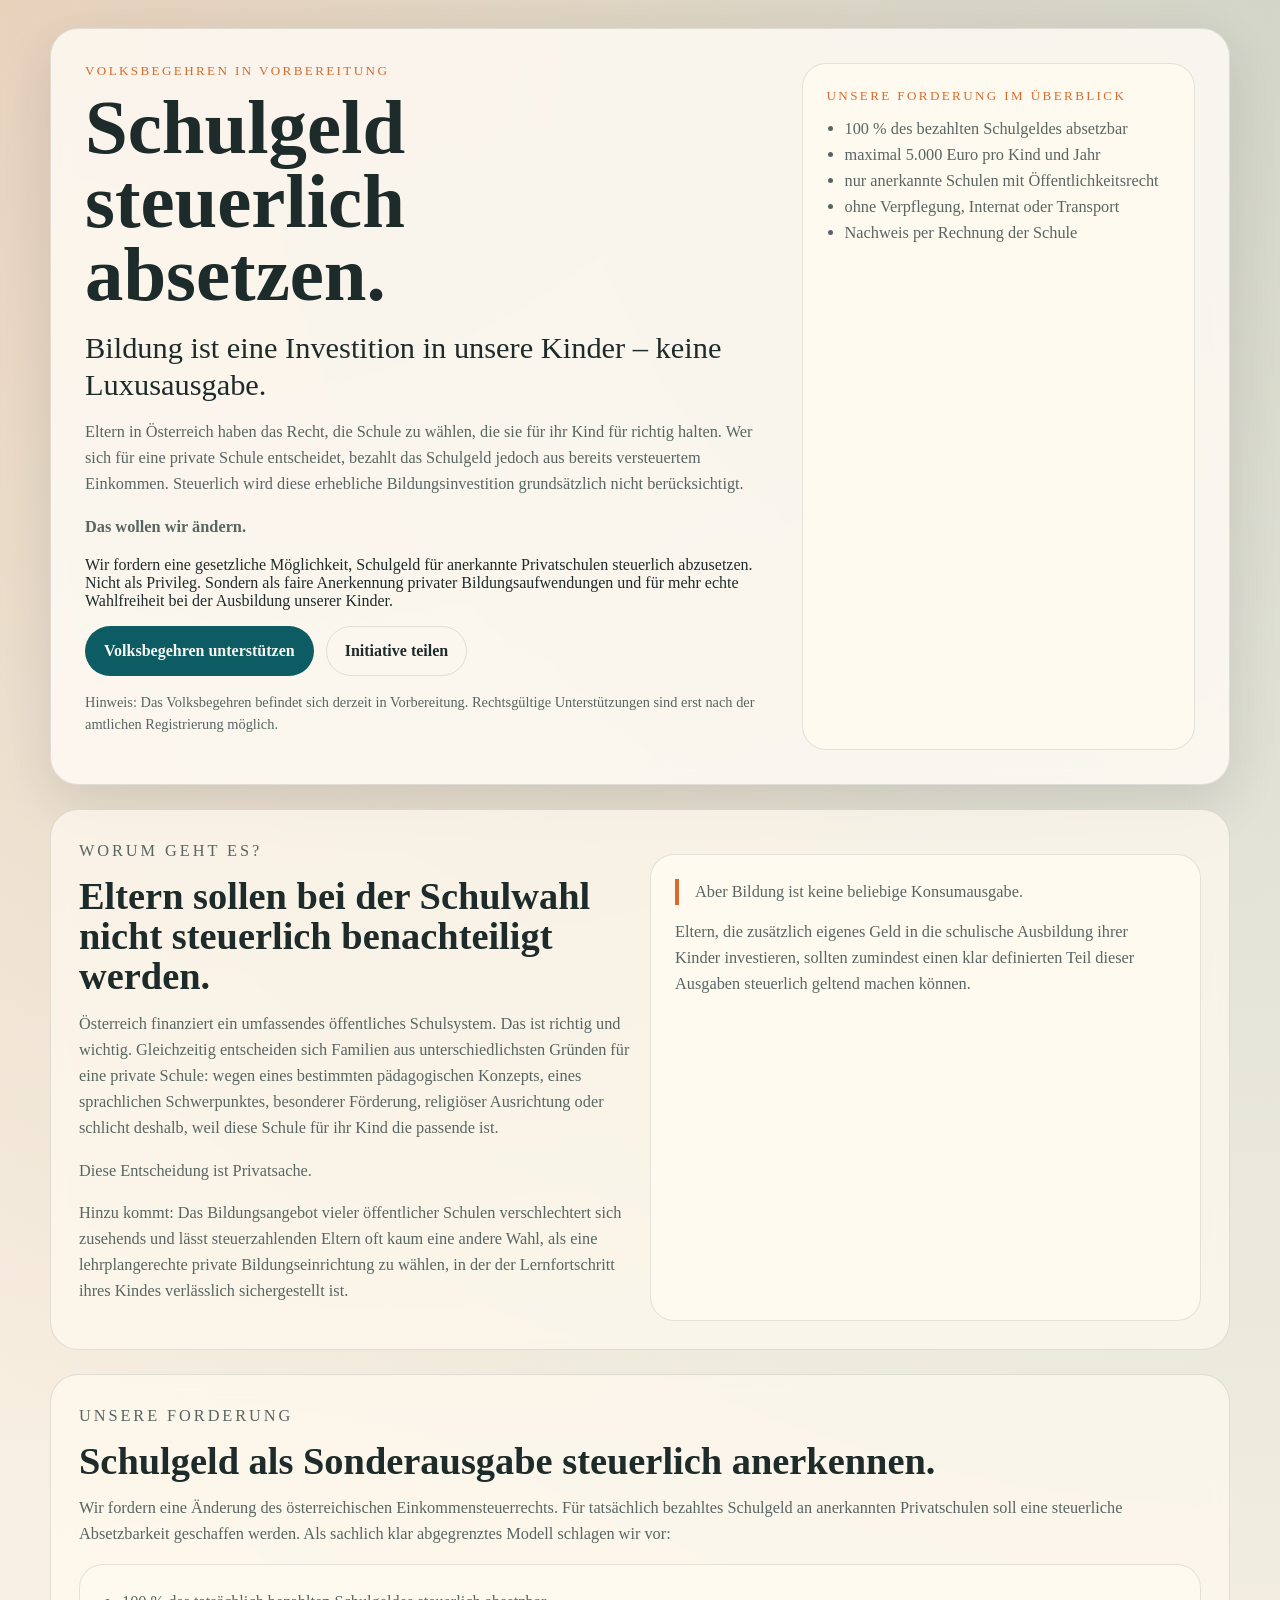
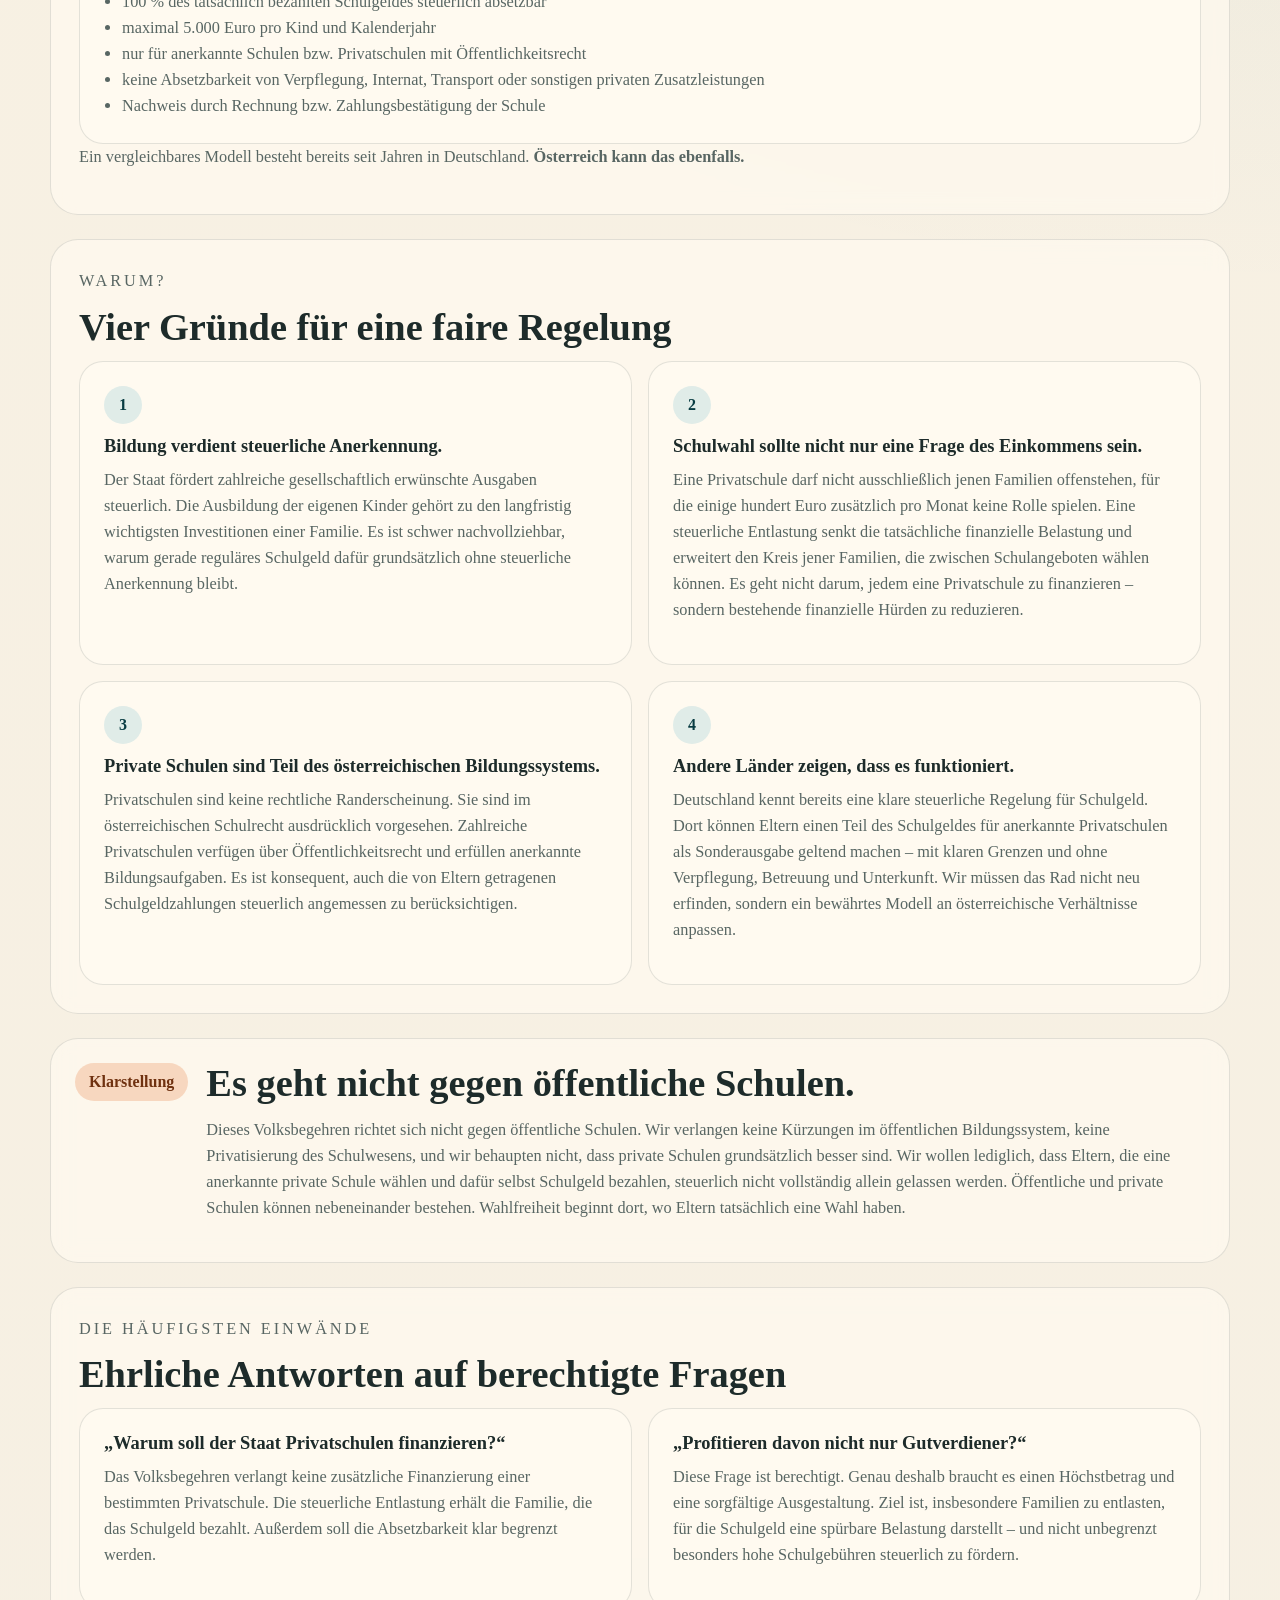
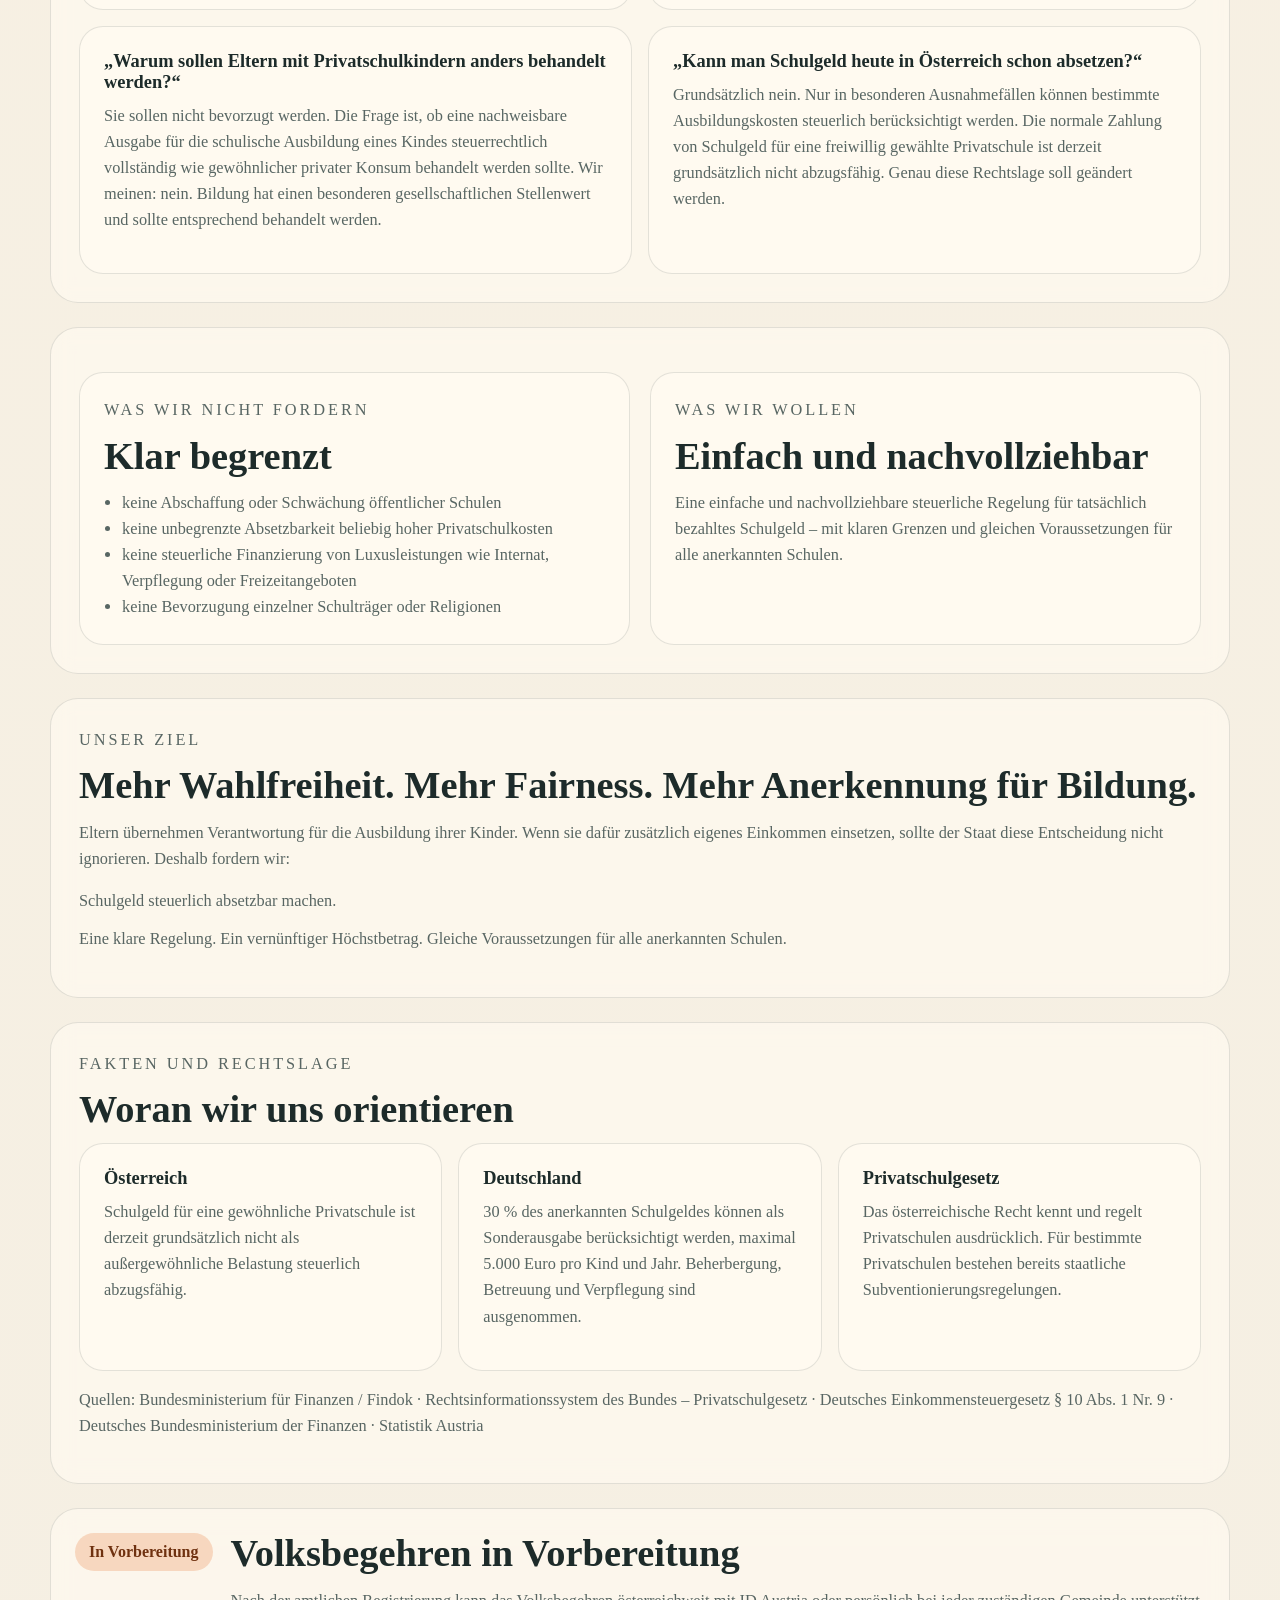
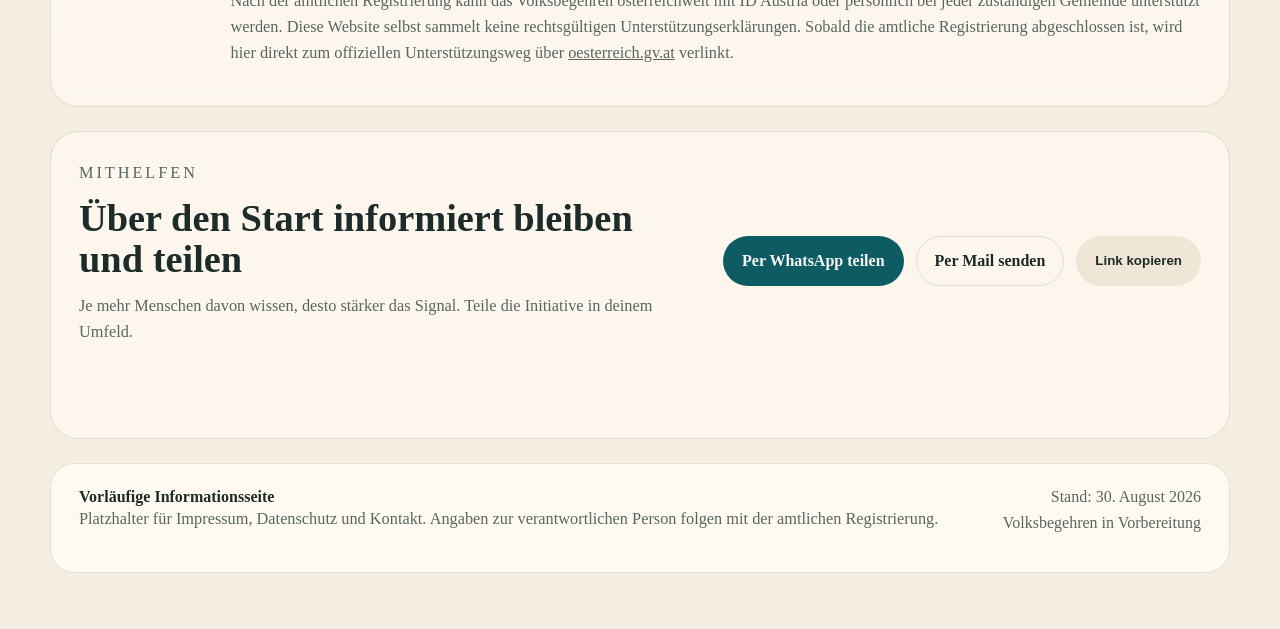
==== index.html @ 32190ca5 "Kampagnenseite: Schulgeld steuerlich absetzen (100%), Umlaute, FAQ/Fakten, Bezug öffentliche Schulen" ====
<!doctype html>
<html lang="de">
  <head>
    <meta charset="UTF-8" />
    <meta name="viewport" content="width=device-width, initial-scale=1.0" />
    <title>Schulgeld steuerlich absetzen | Volksbegehren</title>
    <meta
      name="description"
      content="Volksbegehren für steuerlich absetzbares Schulgeld: Bildung ist eine Investition in unsere Kinder – keine Luxusausgabe. Eine faire, klar begrenzte steuerliche Anerkennung privater Bildungsaufwendungen."
    />
    <meta property="og:title" content="Schulgeld steuerlich absetzen | Volksbegehren" />
    <meta
      property="og:description"
      content="Wir fordern eine gesetzliche Möglichkeit, Schulgeld für anerkannte Privatschulen steuerlich abzusetzen. Nicht als Privileg – als faire Anerkennung von Bildung."
    />
    <meta property="og:type" content="website" />
    <meta property="og:locale" content="de_AT" />
    <link rel="stylesheet" href="./styles.css" />
  </head>
  <body>
    <div class="page-shell">
      <header class="hero">
        <div class="hero-copy">
          <p class="eyebrow">Volksbegehren in Vorbereitung</p>
          <h1>Schulgeld steuerlich absetzen.</h1>
          <p class="subhead">
            Bildung ist eine Investition in unsere Kinder – keine Luxusausgabe.
          </p>
          <p class="lead">
            Eltern in Österreich haben das Recht, die Schule zu wählen, die sie für
            ihr Kind für richtig halten. Wer sich für eine private Schule entscheidet,
            bezahlt das Schulgeld jedoch aus bereits versteuertem Einkommen.
            Steuerlich wird diese erhebliche Bildungsinvestition grundsätzlich nicht
            berücksichtigt.
          </p>
          <p class="lead"><strong>Das wollen wir ändern.</strong></p>
          <p>
            Wir fordern eine gesetzliche Möglichkeit, Schulgeld für anerkannte
            Privatschulen steuerlich abzusetzen. Nicht als Privileg. Sondern als faire
            Anerkennung privater Bildungsaufwendungen und für mehr echte Wahlfreiheit
            bei der Ausbildung unserer Kinder.
          </p>
          <div class="hero-actions">
            <a class="button button-primary" href="#vorbereitung">Volksbegehren unterstützen</a>
            <a class="button button-secondary" href="#teilen">Initiative teilen</a>
          </div>
          <p class="note">
            Hinweis: Das Volksbegehren befindet sich derzeit in Vorbereitung.
            Rechtsgültige Unterstützungen sind erst nach der amtlichen Registrierung
            möglich.
          </p>
        </div>
        <aside class="hero-card">
          <p class="card-label">Unsere Forderung im Überblick</p>
          <ul class="fact-list">
            <li>100 % des bezahlten Schulgeldes absetzbar</li>
            <li>maximal 5.000 Euro pro Kind und Jahr</li>
            <li>nur anerkannte Schulen mit Öffentlichkeitsrecht</li>
            <li>ohne Verpflegung, Internat oder Transport</li>
            <li>Nachweis per Rechnung der Schule</li>
          </ul>
        </aside>
      </header>

      <main>
        <section class="section grid-two">
          <div>
            <p class="section-kicker">Worum geht es?</p>
            <h2>Eltern sollen bei der Schulwahl nicht steuerlich benachteiligt werden.</h2>
            <p>
              Österreich finanziert ein umfassendes öffentliches Schulsystem. Das ist
              richtig und wichtig. Gleichzeitig entscheiden sich Familien aus
              unterschiedlichsten Gründen für eine private Schule: wegen eines
              bestimmten pädagogischen Konzepts, eines sprachlichen Schwerpunktes,
              besonderer Förderung, religiöser Ausrichtung oder schlicht deshalb, weil
              diese Schule für ihr Kind die passende ist.
            </p>
            <p>Diese Entscheidung ist Privatsache.</p>
            <p>
              Hinzu kommt: Das Bildungsangebot vieler öffentlicher Schulen
              verschlechtert sich zusehends und lässt steuerzahlenden Eltern oft kaum
              eine andere Wahl, als eine lehrplangerechte private Bildungseinrichtung
              zu wählen, in der der Lernfortschritt ihres Kindes verlässlich
              sichergestellt ist.
            </p>
          </div>
          <div class="panel">
            <p class="pull">Aber Bildung ist keine beliebige Konsumausgabe.</p>
            <p>
              Eltern, die zusätzlich eigenes Geld in die schulische Ausbildung ihrer
              Kinder investieren, sollten zumindest einen klar definierten Teil dieser
              Ausgaben steuerlich geltend machen können.
            </p>
          </div>
        </section>

        <section class="section">
          <p class="section-kicker">Unsere Forderung</p>
          <h2>Schulgeld als Sonderausgabe steuerlich anerkennen.</h2>
          <p>
            Wir fordern eine Änderung des österreichischen Einkommensteuerrechts. Für
            tatsächlich bezahltes Schulgeld an anerkannten Privatschulen soll eine
            steuerliche Absetzbarkeit geschaffen werden. Als sachlich klar
            abgegrenztes Modell schlagen wir vor:
          </p>
          <div class="panel">
            <ul>
              <li>100 % des tatsächlich bezahlten Schulgeldes steuerlich absetzbar</li>
              <li>maximal 5.000 Euro pro Kind und Kalenderjahr</li>
              <li>nur für anerkannte Schulen bzw. Privatschulen mit Öffentlichkeitsrecht</li>
              <li>keine Absetzbarkeit von Verpflegung, Internat, Transport oder sonstigen privaten Zusatzleistungen</li>
              <li>Nachweis durch Rechnung bzw. Zahlungsbestätigung der Schule</li>
            </ul>
          </div>
          <p>
            Ein vergleichbares Modell besteht bereits seit Jahren in Deutschland.
            <strong>Österreich kann das ebenfalls.</strong>
          </p>
        </section>

        <section class="section">
          <p class="section-kicker">Warum?</p>
          <h2>Vier Gründe für eine faire Regelung</h2>
          <div class="steps">
            <article class="step">
              <span>1</span>
              <h3>Bildung verdient steuerliche Anerkennung.</h3>
              <p>
                Der Staat fördert zahlreiche gesellschaftlich erwünschte Ausgaben
                steuerlich. Die Ausbildung der eigenen Kinder gehört zu den langfristig
                wichtigsten Investitionen einer Familie. Es ist schwer nachvollziehbar,
                warum gerade reguläres Schulgeld dafür grundsätzlich ohne steuerliche
                Anerkennung bleibt.
              </p>
            </article>
            <article class="step">
              <span>2</span>
              <h3>Schulwahl sollte nicht nur eine Frage des Einkommens sein.</h3>
              <p>
                Eine Privatschule darf nicht ausschließlich jenen Familien offenstehen,
                für die einige hundert Euro zusätzlich pro Monat keine Rolle spielen.
                Eine steuerliche Entlastung senkt die tatsächliche finanzielle Belastung
                und erweitert den Kreis jener Familien, die zwischen Schulangeboten
                wählen können. Es geht nicht darum, jedem eine Privatschule zu
                finanzieren – sondern bestehende finanzielle Hürden zu reduzieren.
              </p>
            </article>
            <article class="step">
              <span>3</span>
              <h3>Private Schulen sind Teil des österreichischen Bildungssystems.</h3>
              <p>
                Privatschulen sind keine rechtliche Randerscheinung. Sie sind im
                österreichischen Schulrecht ausdrücklich vorgesehen. Zahlreiche
                Privatschulen verfügen über Öffentlichkeitsrecht und erfüllen anerkannte
                Bildungsaufgaben. Es ist konsequent, auch die von Eltern getragenen
                Schulgeldzahlungen steuerlich angemessen zu berücksichtigen.
              </p>
            </article>
            <article class="step">
              <span>4</span>
              <h3>Andere Länder zeigen, dass es funktioniert.</h3>
              <p>
                Deutschland kennt bereits eine klare steuerliche Regelung für Schulgeld.
                Dort können Eltern einen Teil des Schulgeldes für anerkannte
                Privatschulen als Sonderausgabe geltend machen – mit klaren Grenzen und
                ohne Verpflegung, Betreuung und Unterkunft. Wir müssen das Rad nicht neu
                erfinden, sondern ein bewährtes Modell an österreichische Verhältnisse
                anpassen.
              </p>
            </article>
          </div>
        </section>

        <section class="section legal-note">
          <div class="legal-badge">Klarstellung</div>
          <div>
            <h2>Es geht nicht gegen öffentliche Schulen.</h2>
            <p>
              Dieses Volksbegehren richtet sich nicht gegen öffentliche Schulen. Wir
              verlangen keine Kürzungen im öffentlichen Bildungssystem, keine
              Privatisierung des Schulwesens, und wir behaupten nicht, dass private
              Schulen grundsätzlich besser sind. Wir wollen lediglich, dass Eltern, die
              eine anerkannte private Schule wählen und dafür selbst Schulgeld bezahlen,
              steuerlich nicht vollständig allein gelassen werden. Öffentliche und
              private Schulen können nebeneinander bestehen. Wahlfreiheit beginnt dort,
              wo Eltern tatsächlich eine Wahl haben.
            </p>
          </div>
        </section>

        <section class="section">
          <p class="section-kicker">Die häufigsten Einwände</p>
          <h2>Ehrliche Antworten auf berechtigte Fragen</h2>
          <div class="faq-grid">
            <div class="panel">
              <h3>„Warum soll der Staat Privatschulen finanzieren?“</h3>
              <p>
                Das Volksbegehren verlangt keine zusätzliche Finanzierung einer
                bestimmten Privatschule. Die steuerliche Entlastung erhält die Familie,
                die das Schulgeld bezahlt. Außerdem soll die Absetzbarkeit klar begrenzt
                werden.
              </p>
            </div>
            <div class="panel">
              <h3>„Profitieren davon nicht nur Gutverdiener?“</h3>
              <p>
                Diese Frage ist berechtigt. Genau deshalb braucht es einen Höchstbetrag
                und eine sorgfältige Ausgestaltung. Ziel ist, insbesondere Familien zu
                entlasten, für die Schulgeld eine spürbare Belastung darstellt – und
                nicht unbegrenzt besonders hohe Schulgebühren steuerlich zu fördern.
              </p>
            </div>
            <div class="panel">
              <h3>„Warum sollen Eltern mit Privatschulkindern anders behandelt werden?“</h3>
              <p>
                Sie sollen nicht bevorzugt werden. Die Frage ist, ob eine nachweisbare
                Ausgabe für die schulische Ausbildung eines Kindes steuerrechtlich
                vollständig wie gewöhnlicher privater Konsum behandelt werden sollte.
                Wir meinen: nein. Bildung hat einen besonderen gesellschaftlichen
                Stellenwert und sollte entsprechend behandelt werden.
              </p>
            </div>
            <div class="panel">
              <h3>„Kann man Schulgeld heute in Österreich schon absetzen?“</h3>
              <p>
                Grundsätzlich nein. Nur in besonderen Ausnahmefällen können bestimmte
                Ausbildungskosten steuerlich berücksichtigt werden. Die normale Zahlung
                von Schulgeld für eine freiwillig gewählte Privatschule ist derzeit
                grundsätzlich nicht abzugsfähig. Genau diese Rechtslage soll geändert
                werden.
              </p>
            </div>
          </div>
        </section>

        <section class="section grid-two">
          <div class="panel">
            <p class="section-kicker">Was wir nicht fordern</p>
            <h2>Klar begrenzt</h2>
            <ul>
              <li>keine Abschaffung oder Schwächung öffentlicher Schulen</li>
              <li>keine unbegrenzte Absetzbarkeit beliebig hoher Privatschulkosten</li>
              <li>keine steuerliche Finanzierung von Luxusleistungen wie Internat, Verpflegung oder Freizeitangeboten</li>
              <li>keine Bevorzugung einzelner Schulträger oder Religionen</li>
            </ul>
          </div>
          <div class="panel">
            <p class="section-kicker">Was wir wollen</p>
            <h2>Einfach und nachvollziehbar</h2>
            <p>
              Eine einfache und nachvollziehbare steuerliche Regelung für tatsächlich
              bezahltes Schulgeld – mit klaren Grenzen und gleichen Voraussetzungen für
              alle anerkannten Schulen.
            </p>
          </div>
        </section>

        <section class="section">
          <p class="section-kicker">Unser Ziel</p>
          <h2>Mehr Wahlfreiheit. Mehr Fairness. Mehr Anerkennung für Bildung.</h2>
          <p>
            Eltern übernehmen Verantwortung für die Ausbildung ihrer Kinder. Wenn sie
            dafür zusätzlich eigenes Einkommen einsetzen, sollte der Staat diese
            Entscheidung nicht ignorieren. Deshalb fordern wir:
          </p>
          <p class="price">Schulgeld steuerlich absetzbar machen.</p>
          <p>
            Eine klare Regelung. Ein vernünftiger Höchstbetrag. Gleiche Voraussetzungen
            für alle anerkannten Schulen.
          </p>
        </section>

        <section class="section resources">
          <p class="section-kicker">Fakten und Rechtslage</p>
          <h2>Woran wir uns orientieren</h2>
          <div class="facts-grid">
            <div class="panel">
              <h3>Österreich</h3>
              <p>
                Schulgeld für eine gewöhnliche Privatschule ist derzeit grundsätzlich
                nicht als außergewöhnliche Belastung steuerlich abzugsfähig.
              </p>
            </div>
            <div class="panel">
              <h3>Deutschland</h3>
              <p>
                30 % des anerkannten Schulgeldes können als Sonderausgabe berücksichtigt
                werden, maximal 5.000 Euro pro Kind und Jahr. Beherbergung, Betreuung
                und Verpflegung sind ausgenommen.
              </p>
            </div>
            <div class="panel">
              <h3>Privatschulgesetz</h3>
              <p>
                Das österreichische Recht kennt und regelt Privatschulen ausdrücklich.
                Für bestimmte Privatschulen bestehen bereits staatliche
                Subventionierungsregelungen.
              </p>
            </div>
          </div>
          <p class="note">
            Quellen: Bundesministerium für Finanzen / Findok · Rechtsinformationssystem
            des Bundes – Privatschulgesetz · Deutsches Einkommensteuergesetz § 10 Abs. 1
            Nr. 9 · Deutsches Bundesministerium der Finanzen · Statistik Austria
          </p>
        </section>

        <section class="section legal-note" id="vorbereitung">
          <div class="legal-badge">In Vorbereitung</div>
          <div>
            <h2>Volksbegehren in Vorbereitung</h2>
            <p>
              Nach der amtlichen Registrierung kann das Volksbegehren österreichweit mit
              ID Austria oder persönlich bei jeder zuständigen Gemeinde unterstützt
              werden. Diese Website selbst sammelt keine rechtsgültigen
              Unterstützungserklärungen. Sobald die amtliche Registrierung abgeschlossen
              ist, wird hier direkt zum offiziellen Unterstützungsweg über
              <a href="https://www.oesterreich.gv.at" target="_blank" rel="noreferrer">oesterreich.gv.at</a>
              verlinkt.
            </p>
          </div>
        </section>

        <section class="section share-section" id="teilen">
          <div>
            <p class="section-kicker">Mithelfen</p>
            <h2>Über den Start informiert bleiben und teilen</h2>
            <p>
              Je mehr Menschen davon wissen, desto stärker das Signal. Teile die
              Initiative in deinem Umfeld.
            </p>
          </div>
          <div class="share-actions">
            <a
              class="button button-primary"
              href="https://wa.me/?text=Volksbegehren%20%E2%80%9ESchulgeld%20steuerlich%20absetzen%E2%80%9C%3A%20https%3A%2F%2Fwww.schulgeld-steuerfrei.at"
              target="_blank"
              rel="noreferrer"
            >
              Per WhatsApp teilen
            </a>
            <a
              class="button button-secondary"
              href="mailto:?subject=Volksbegehren%3A%20Schulgeld%20steuerlich%20absetzen&body=Ich%20unterst%C3%BCtze%20diese%20Initiative.%20Alle%20Infos%3A%20https%3A%2F%2Fwww.schulgeld-steuerfrei.at"
            >
              Per Mail senden
            </a>
            <button class="button button-ghost" type="button" id="copy-link-button">
              Link kopieren
            </button>
          </div>
          <p class="copy-state" id="copy-state" aria-live="polite"></p>
        </section>
      </main>

      <footer class="footer">
        <div>
          <strong>Vorläufige Informationsseite</strong>
          <p>
            Platzhalter für Impressum, Datenschutz und Kontakt. Angaben zur
            verantwortlichen Person folgen mit der amtlichen Registrierung.
          </p>
        </div>
        <div class="footer-meta">
          <span>Stand: 30. August 2026</span>
          <span>Volksbegehren in Vorbereitung</span>
        </div>
      </footer>
    </div>

    <script src="./script.js"></script>
  </body>
</html>
---- styles.css ----
:root {
  --bg: #f5efe3;
  --surface: rgba(255, 252, 246, 0.82);
  --surface-strong: #fffaf0;
  --ink: #1d2b2a;
  --muted: #586663;
  --accent: #0d5c63;
  --accent-strong: #083c42;
  --signal: #d66b2d;
  --border: rgba(29, 43, 42, 0.12);
  --shadow: 0 18px 50px rgba(29, 43, 42, 0.12);
}

* {
  box-sizing: border-box;
}

html {
  scroll-behavior: smooth;
}

body {
  margin: 0;
  font-family: Georgia, "Times New Roman", serif;
  color: var(--ink);
  background:
    radial-gradient(circle at top left, rgba(214, 107, 45, 0.18), transparent 28%),
    radial-gradient(circle at top right, rgba(13, 92, 99, 0.16), transparent 34%),
    linear-gradient(180deg, #f8f1e3 0%, var(--bg) 100%);
}

a {
  color: inherit;
}

.page-shell {
  width: min(1180px, calc(100% - 32px));
  margin: 0 auto;
  padding: 28px 0 56px;
}

.hero,
.section,
.footer {
  backdrop-filter: blur(10px);
}

.hero {
  display: grid;
  grid-template-columns: 1.4fr 0.8fr;
  gap: 28px;
  align-items: stretch;
  padding: 34px;
  border: 1px solid var(--border);
  border-radius: 28px;
  background: var(--surface);
  box-shadow: var(--shadow);
}

.eyebrow,
.section-kicker,
.card-label {
  margin: 0 0 12px;
  font-size: 0.82rem;
  letter-spacing: 0.18em;
  text-transform: uppercase;
  color: var(--signal);
}

h1,
h2,
h3,
p,
ul {
  margin-top: 0;
}

h1 {
  font-size: clamp(2.4rem, 6vw, 5.4rem);
  line-height: 0.96;
  margin-bottom: 18px;
  max-width: 10ch;
}

h2 {
  font-size: clamp(1.7rem, 3vw, 2.7rem);
  line-height: 1.05;
  margin-bottom: 14px;
}

h3 {
  font-size: 1.15rem;
  margin-bottom: 10px;
}

.lead,
.section p,
.panel p,
.footer p,
li {
  color: var(--muted);
  line-height: 1.6;
  font-size: 1.02rem;
}

.hero-actions,
.share-actions {
  display: flex;
  flex-wrap: wrap;
  gap: 12px;
}

.button {
  display: inline-flex;
  align-items: center;
  justify-content: center;
  min-height: 50px;
  padding: 0 18px;
  border-radius: 999px;
  border: 1px solid transparent;
  font-weight: 700;
  text-decoration: none;
  cursor: pointer;
  transition: transform 160ms ease, background 160ms ease, border-color 160ms ease;
}

.button:hover {
  transform: translateY(-1px);
}

.button-primary {
  background: var(--accent);
  color: #f7f6f2;
}

.button-secondary {
  background: transparent;
  border-color: var(--border);
  color: var(--ink);
}

.button-ghost {
  background: #efe6d6;
  color: var(--ink);
}

.hero-card,
.panel,
.resource-card,
.step,
.legal-note,
.footer {
  border: 1px solid var(--border);
  border-radius: 24px;
  background: var(--surface-strong);
}

.hero-card,
.panel,
.step,
.resource-card {
  padding: 24px;
}

.fact-list,
.panel ul {
  padding-left: 18px;
  margin-bottom: 0;
}

.section {
  margin-top: 24px;
  padding: 28px;
  border: 1px solid var(--border);
  border-radius: 28px;
  background: rgba(255, 250, 240, 0.7);
}

.grid-two {
  display: grid;
  grid-template-columns: 1fr 1fr;
  gap: 20px;
}

.legal-note {
  display: flex;
  gap: 18px;
  align-items: flex-start;
  padding: 24px;
}

.legal-badge {
  flex: 0 0 auto;
  min-width: 72px;
  padding: 10px 14px;
  border-radius: 999px;
  background: #f7d7bf;
  color: #6f3110;
  font-weight: 700;
  text-align: center;
}

.steps,
.resource-grid {
  display: grid;
  grid-template-columns: repeat(2, minmax(0, 1fr));
  gap: 16px;
}

.step span {
  display: inline-flex;
  width: 38px;
  height: 38px;
  border-radius: 50%;
  align-items: center;
  justify-content: center;
  margin-bottom: 12px;
  background: #e0ece8;
  color: var(--accent-strong);
  font-weight: 700;
}

.resource-card {
  display: flex;
  flex-direction: column;
  gap: 8px;
  text-decoration: none;
}

.resource-card strong {
  font-size: 1.05rem;
}

.resource-card span {
  color: var(--muted);
  line-height: 1.45;
}

.price {
  font-size: clamp(2rem, 5vw, 3.8rem);
  line-height: 1;
  color: var(--accent-strong);
  margin-bottom: 12px;
}

.share-section {
  display: grid;
  grid-template-columns: 1fr auto;
  gap: 24px;
  align-items: center;
}

.copy-state {
  grid-column: 2;
  margin: 0;
  min-height: 24px;
  color: var(--accent-strong);
  font-weight: 700;
}

.footer {
  margin-top: 24px;
  padding: 24px 28px;
  display: flex;
  justify-content: space-between;
  gap: 16px;
}

.footer-meta {
  display: flex;
  flex-direction: column;
  gap: 8px;
  color: var(--muted);
  text-align: right;
}

.subhead {
  font-size: clamp(1.2rem, 2.4vw, 1.9rem);
  line-height: 1.2;
  color: var(--ink);
  font-weight: 400;
  margin-bottom: 16px;
}

.note {
  font-size: 0.9rem;
  color: var(--muted);
  line-height: 1.5;
  margin-top: 16px;
}

.pull {
  border-left: 4px solid var(--signal);
  padding-left: 16px;
  font-size: 1.25rem;
  line-height: 1.35;
  color: var(--ink);
  margin-bottom: 14px;
}

.faq-grid,
.facts-grid {
  display: grid;
  gap: 16px;
}

.faq-grid {
  grid-template-columns: repeat(2, minmax(0, 1fr));
}

.facts-grid {
  grid-template-columns: repeat(3, minmax(0, 1fr));
}

.section > .panel {
  margin-top: 16px;
}

@media (max-width: 860px) {
  .hero,
  .grid-two,
  .share-section,
  .steps,
  .resource-grid,
  .faq-grid,
  .facts-grid,
  .footer {
    grid-template-columns: 1fr;
    display: grid;
  }

  .share-actions,
  .copy-state,
  .footer-meta {
    grid-column: auto;
    text-align: left;
  }

  .hero,
  .section,
  .footer {
    padding: 22px;
  }

  h1 {
    max-width: none;
  }
}
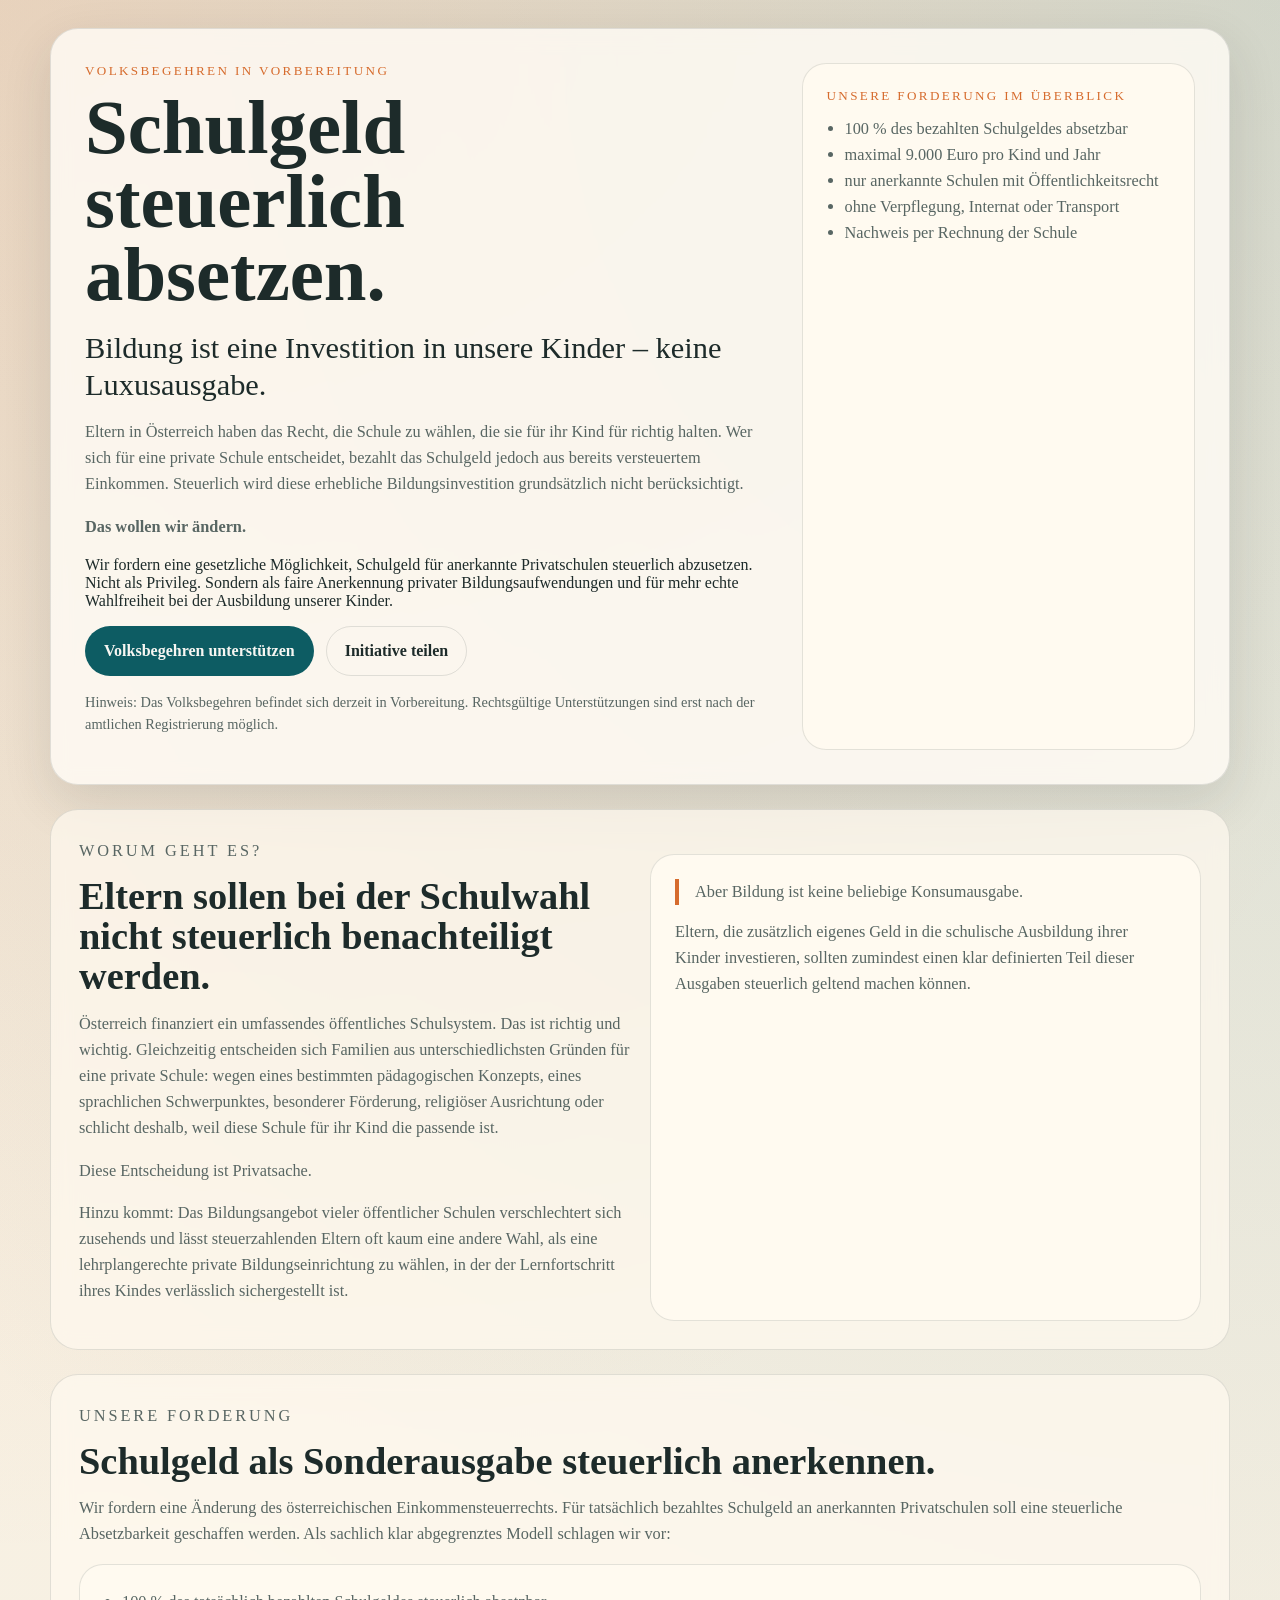
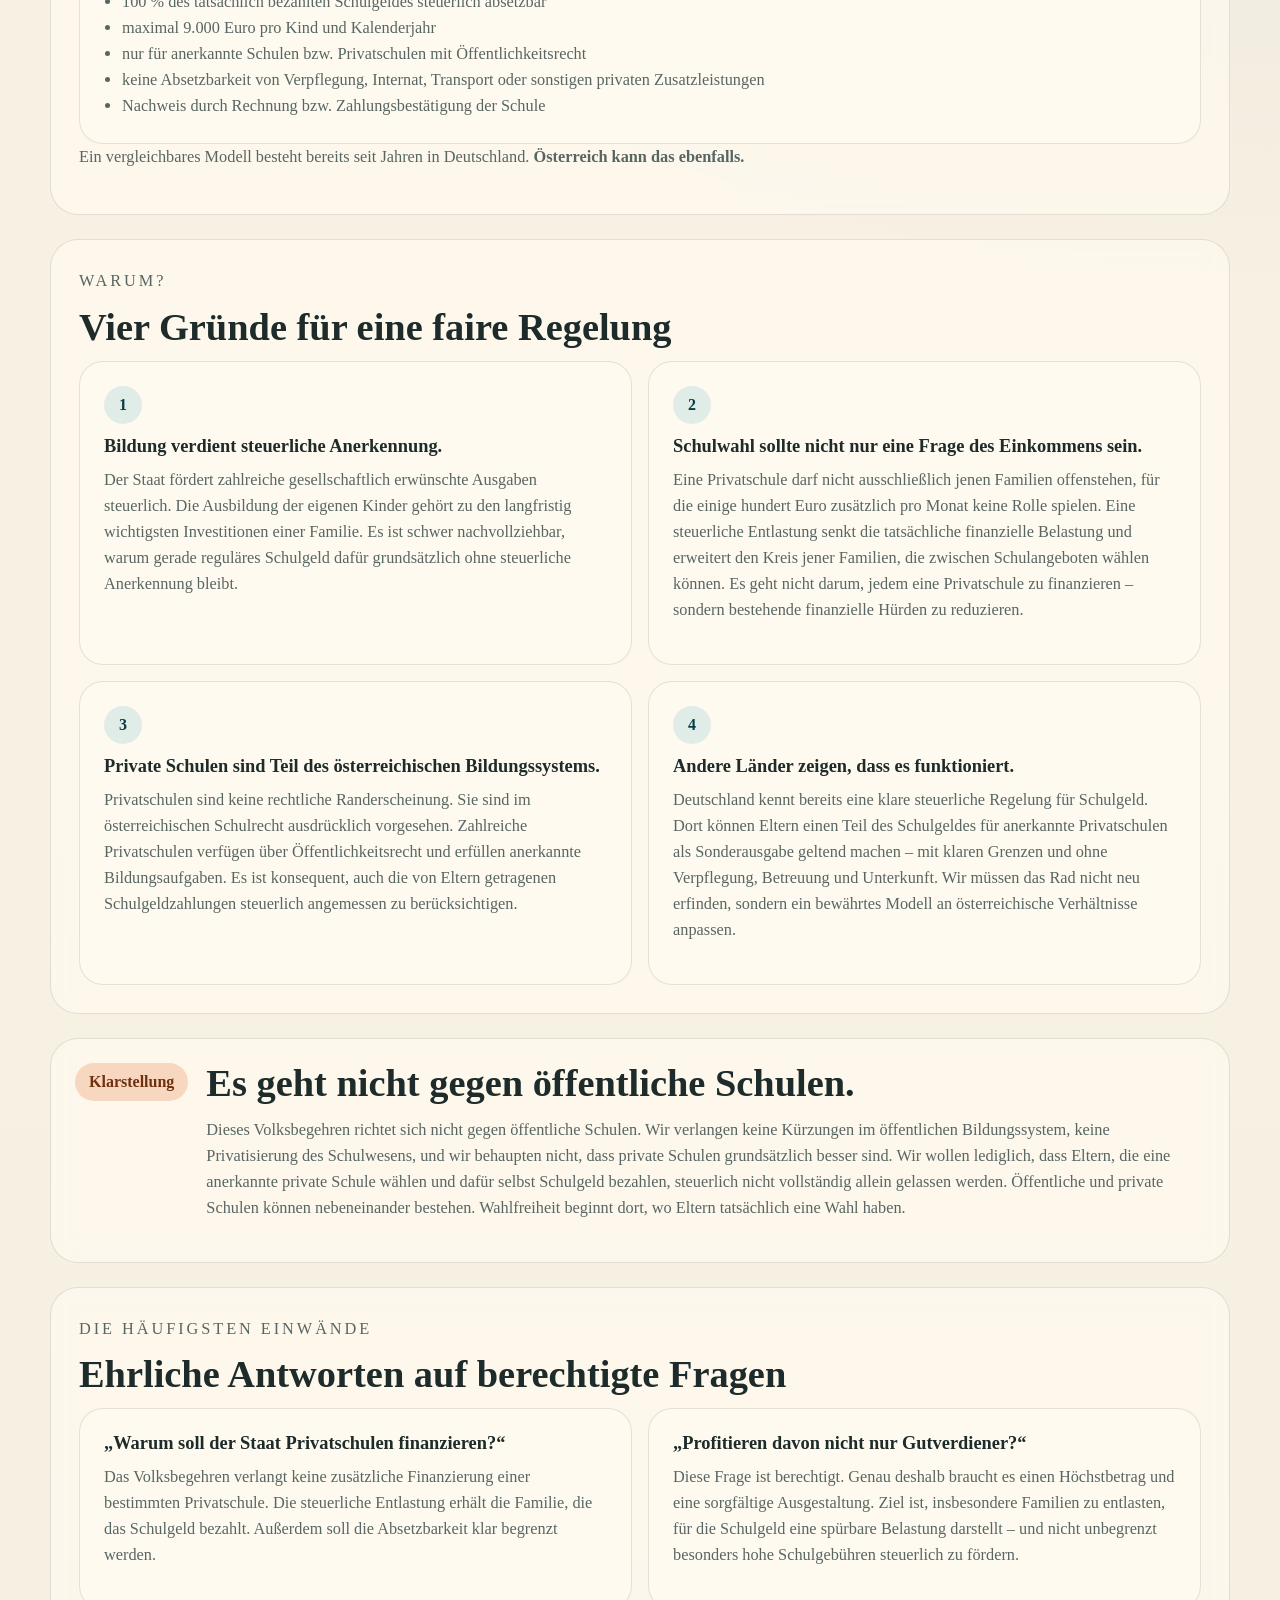
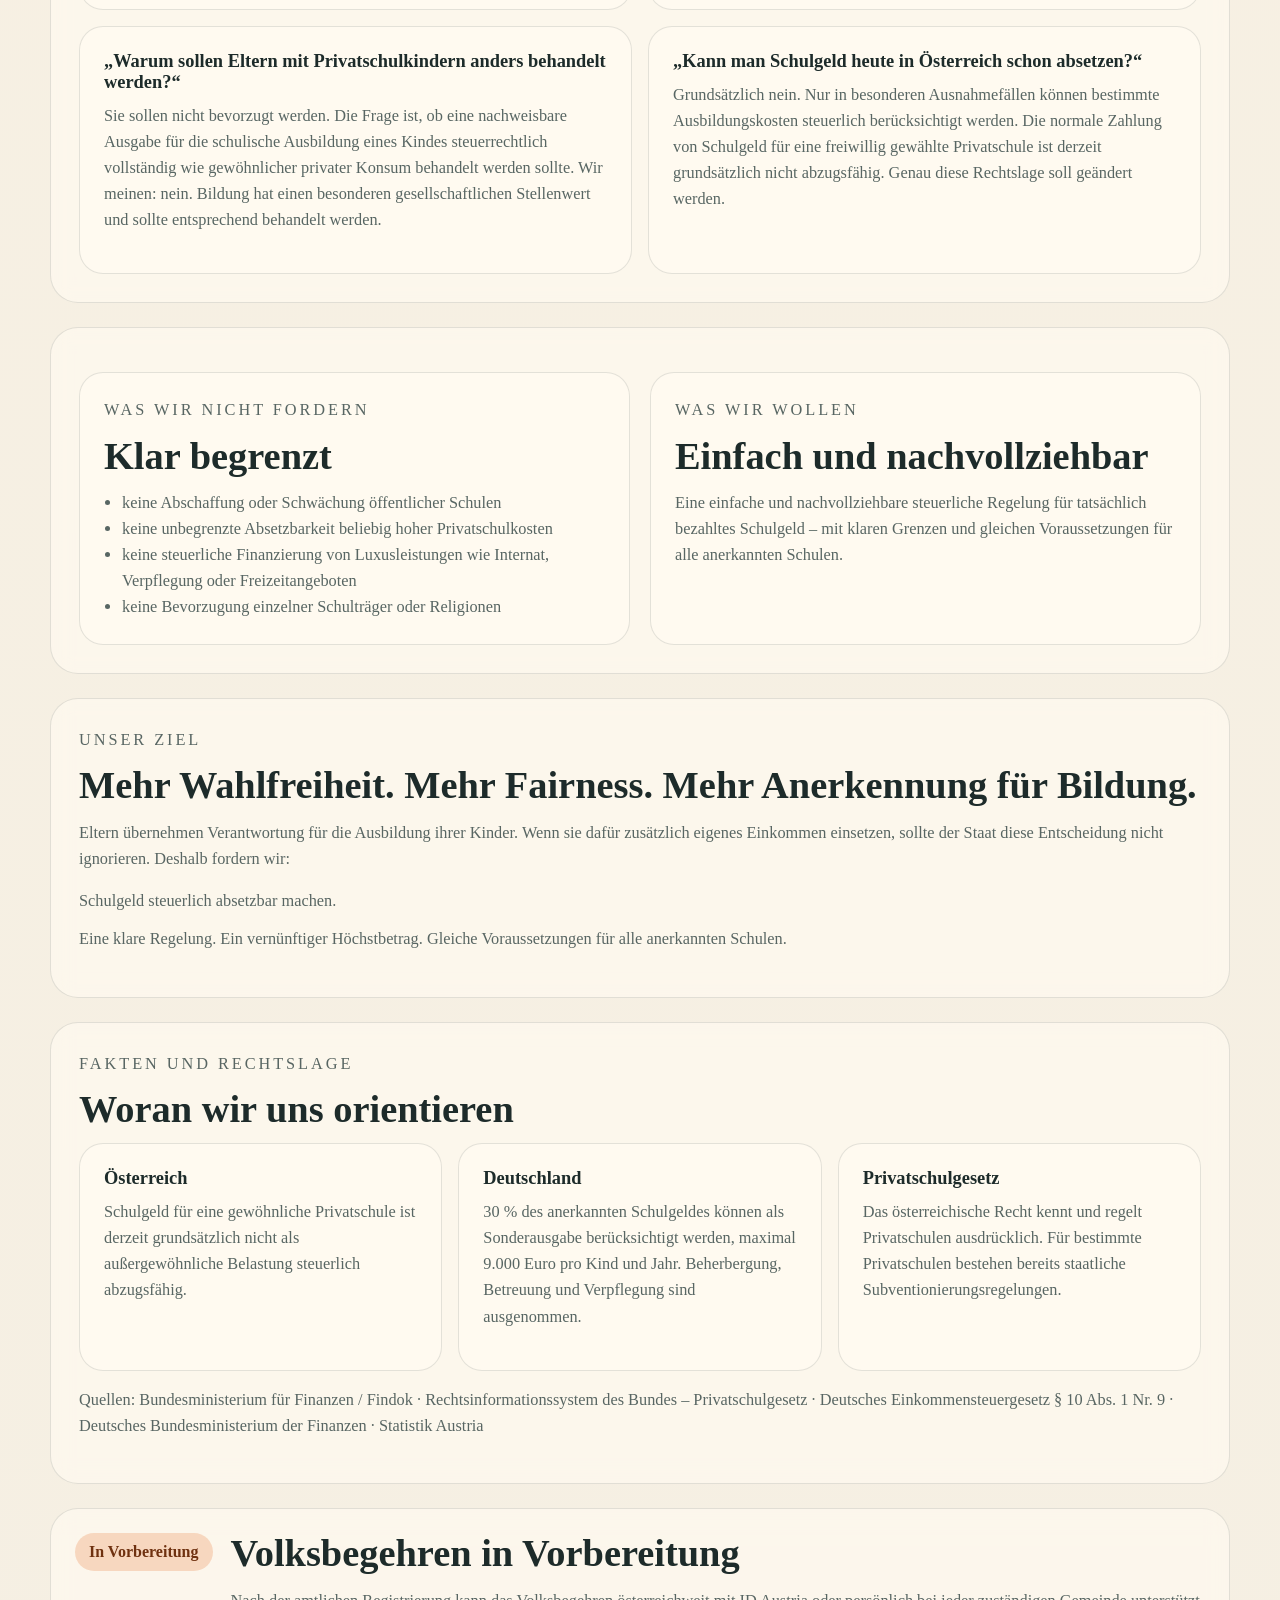
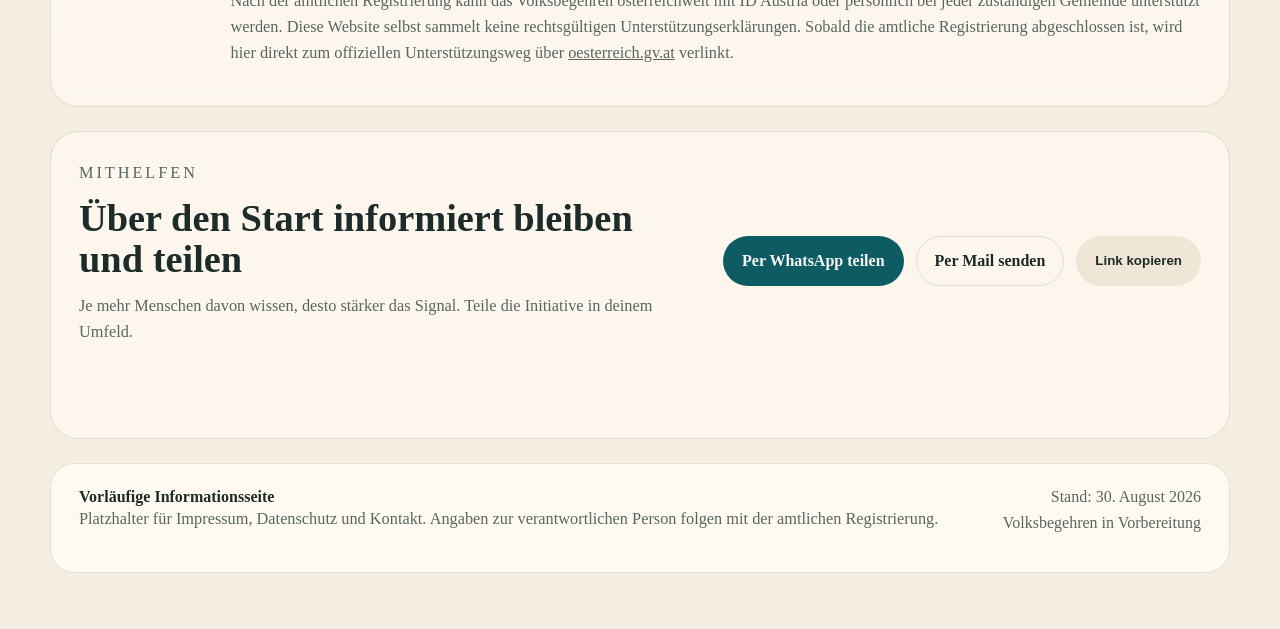
==== commit edf85ce8: "content: raise yearly cap to 9,000 euros per child" ====
--- a/index.html
+++ b/index.html
@@ -54,7 +54,7 @@
           <p class="card-label">Unsere Forderung im Überblick</p>
           <ul class="fact-list">
             <li>100 % des bezahlten Schulgeldes absetzbar</li>
-            <li>maximal 5.000 Euro pro Kind und Jahr</li>
+            <li>maximal 9.000 Euro pro Kind und Jahr</li>
             <li>nur anerkannte Schulen mit Öffentlichkeitsrecht</li>
             <li>ohne Verpflegung, Internat oder Transport</li>
             <li>Nachweis per Rechnung der Schule</li>
@@ -106,7 +106,7 @@
           <div class="panel">
             <ul>
               <li>100 % des tatsächlich bezahlten Schulgeldes steuerlich absetzbar</li>
-              <li>maximal 5.000 Euro pro Kind und Kalenderjahr</li>
+              <li>maximal 9.000 Euro pro Kind und Kalenderjahr</li>
               <li>nur für anerkannte Schulen bzw. Privatschulen mit Öffentlichkeitsrecht</li>
               <li>keine Absetzbarkeit von Verpflegung, Internat, Transport oder sonstigen privaten Zusatzleistungen</li>
               <li>Nachweis durch Rechnung bzw. Zahlungsbestätigung der Schule</li>
@@ -285,7 +285,7 @@
               <h3>Deutschland</h3>
               <p>
                 30 % des anerkannten Schulgeldes können als Sonderausgabe berücksichtigt
-                werden, maximal 5.000 Euro pro Kind und Jahr. Beherbergung, Betreuung
+                werden, maximal 9.000 Euro pro Kind und Jahr. Beherbergung, Betreuung
                 und Verpflegung sind ausgenommen.
               </p>
             </div>
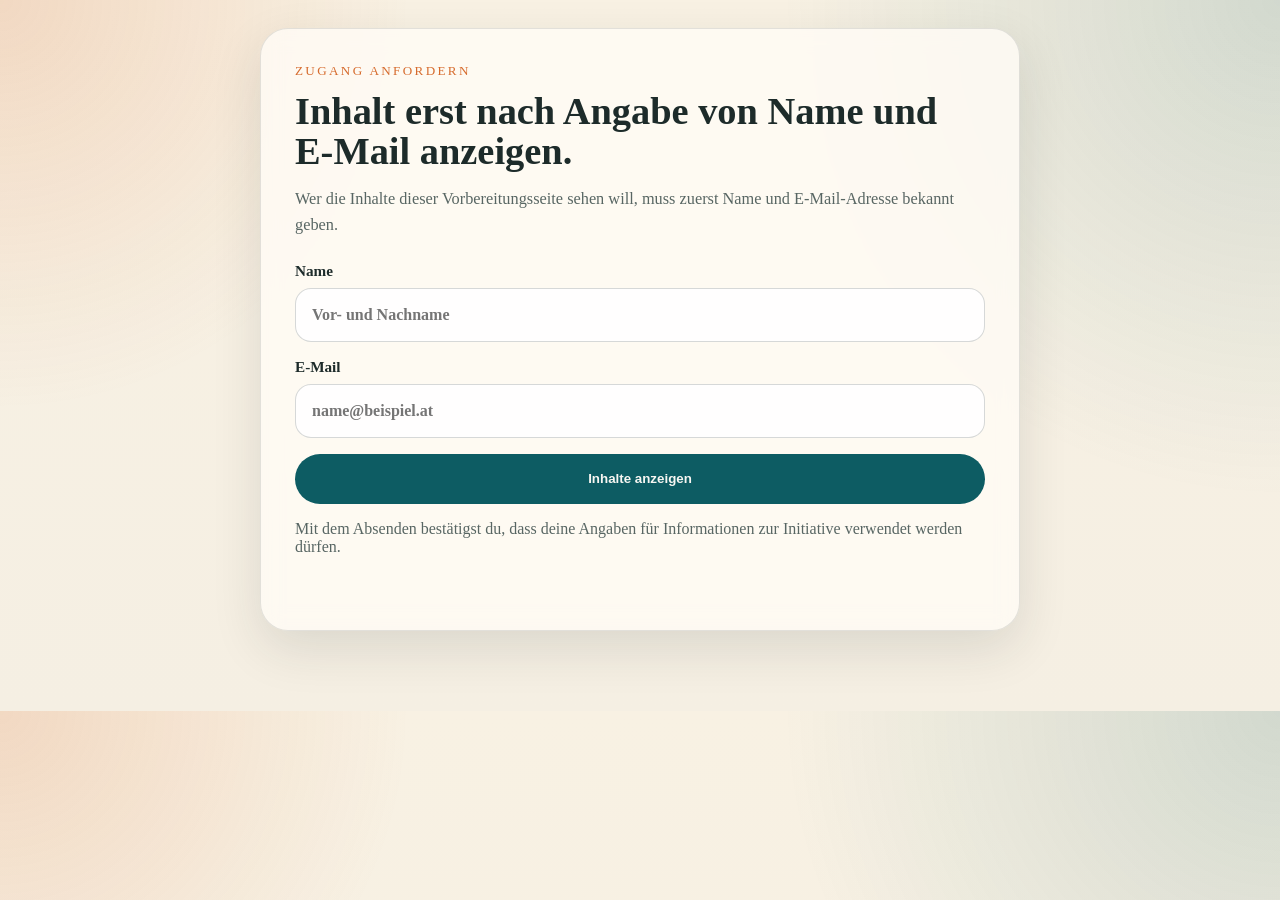
==== commit be44cb80: "feat: gate content behind name and email" ====
--- a/index.html
+++ b/index.html
@@ -19,6 +19,50 @@
   </head>
   <body>
     <div class="page-shell">
+      <section class="gate" id="access-gate">
+        <div class="gate-card">
+          <p class="eyebrow">Zugang anfordern</p>
+          <h2>Inhalt erst nach Angabe von Name und E-Mail anzeigen.</h2>
+          <p class="lead">
+            Wer die Inhalte dieser Vorbereitungsseite sehen will, muss zuerst Name und
+            E-Mail-Adresse bekannt geben.
+          </p>
+          <form class="gate-form" id="access-gate-form">
+            <label class="field">
+              <span>Name</span>
+              <input
+                type="text"
+                id="gate-name"
+                name="name"
+                autocomplete="name"
+                placeholder="Vor- und Nachname"
+                required
+              />
+            </label>
+            <label class="field">
+              <span>E-Mail</span>
+              <input
+                type="email"
+                id="gate-email"
+                name="email"
+                autocomplete="email"
+                placeholder="name@beispiel.at"
+                required
+              />
+            </label>
+            <button class="button button-primary" type="submit">
+              Inhalte anzeigen
+            </button>
+            <p class="gate-note">
+              Mit dem Absenden bestätigst du, dass deine Angaben für Informationen zur
+              Initiative verwendet werden dürfen.
+            </p>
+            <p class="gate-state" id="gate-state" aria-live="polite"></p>
+          </form>
+        </div>
+      </section>
+
+      <div class="site-content is-locked" id="site-content" aria-hidden="true">
       <header class="hero">
         <div class="hero-copy">
           <p class="eyebrow">Volksbegehren in Vorbereitung</p>
@@ -358,7 +402,8 @@
           <strong>Vorläufige Informationsseite</strong>
           <p>
             Platzhalter für Impressum, Datenschutz und Kontakt. Angaben zur
-            verantwortlichen Person folgen mit der amtlichen Registrierung.
+            verantwortlichen Person sowie zur Datenverarbeitung folgen mit der
+            amtlichen Registrierung.
           </p>
         </div>
         <div class="footer-meta">
@@ -366,6 +411,7 @@
           <span>Volksbegehren in Vorbereitung</span>
         </div>
       </footer>
+      </div>
     </div>
 
     <script src="./script.js"></script>
--- a/styles.css
+++ b/styles.css
@@ -37,6 +37,70 @@
   width: min(1180px, calc(100% - 32px));
   margin: 0 auto;
   padding: 28px 0 56px;
+}
+
+.gate {
+  margin-bottom: 24px;
+}
+
+.gate-card {
+  max-width: 760px;
+  margin: 0 auto;
+  padding: 34px;
+  border: 1px solid var(--border);
+  border-radius: 28px;
+  background: var(--surface);
+  box-shadow: var(--shadow);
+  backdrop-filter: blur(10px);
+}
+
+.gate-form {
+  display: grid;
+  gap: 16px;
+  margin-top: 24px;
+}
+
+.field {
+  display: grid;
+  gap: 8px;
+  color: var(--ink);
+  font-weight: 700;
+}
+
+.field span {
+  font-size: 0.95rem;
+}
+
+.field input {
+  width: 100%;
+  min-height: 54px;
+  padding: 0 16px;
+  border: 1px solid rgba(29, 43, 42, 0.18);
+  border-radius: 16px;
+  font: inherit;
+  color: var(--ink);
+  background: rgba(255, 255, 255, 0.92);
+}
+
+.field input:focus {
+  outline: 2px solid rgba(13, 92, 99, 0.18);
+  border-color: var(--accent);
+}
+
+.gate-note,
+.gate-state {
+  margin: 0;
+  color: var(--muted);
+}
+
+.gate-state {
+  min-height: 24px;
+  color: var(--accent-strong);
+  font-weight: 700;
+}
+
+.site-content.is-locked {
+  display: none;
 }
 
 .hero,
@@ -338,7 +402,8 @@
 
   .hero,
   .section,
-  .footer {
+  .footer,
+  .gate-card {
     padding: 22px;
   }
 
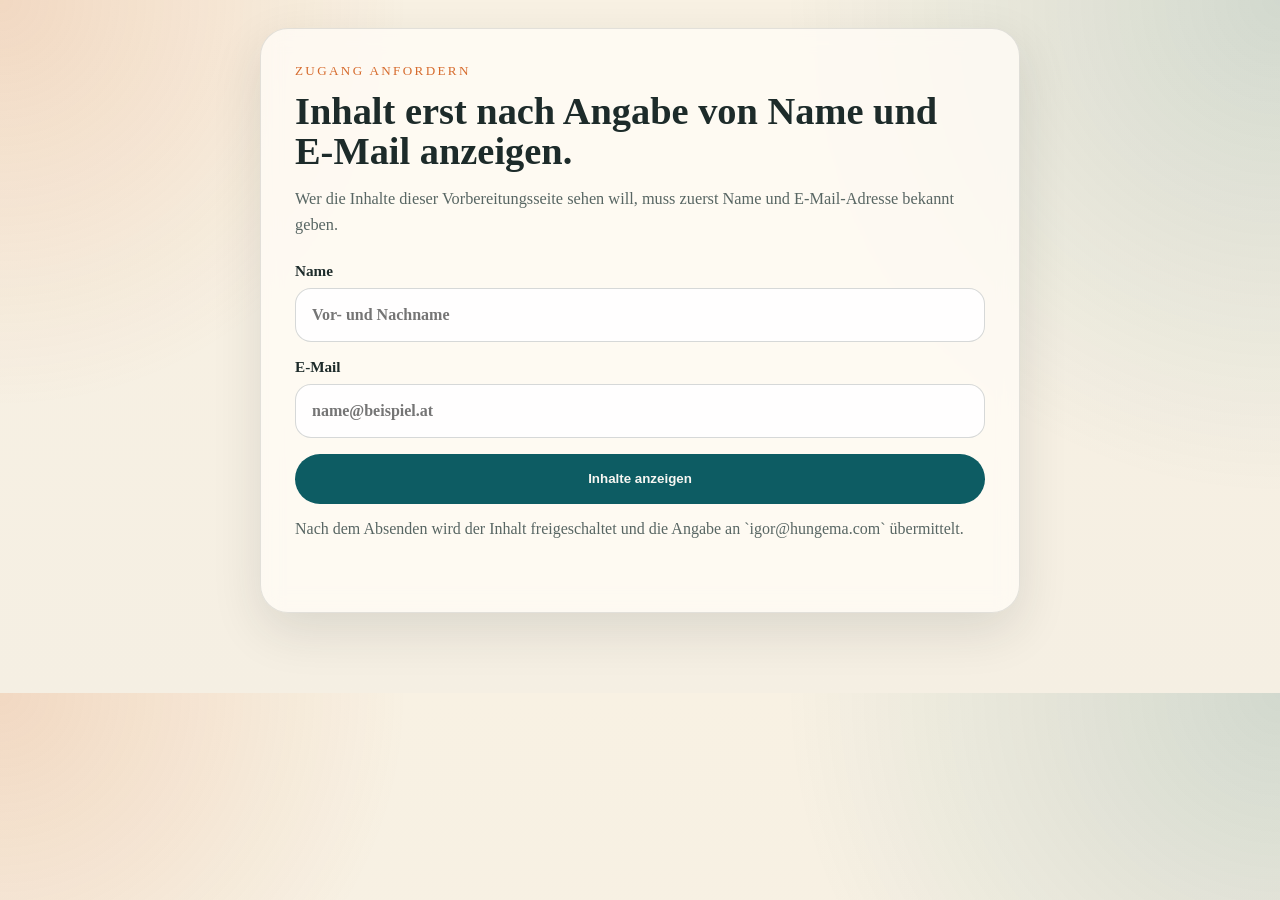
==== commit f592dcf7: "feat: submit gate form to inbox" ====
--- a/index.html
+++ b/index.html
@@ -27,7 +27,11 @@
             Wer die Inhalte dieser Vorbereitungsseite sehen will, muss zuerst Name und
             E-Mail-Adresse bekannt geben.
           </p>
-          <form class="gate-form" id="access-gate-form">
+          <form
+            class="gate-form"
+            id="access-gate-form"
+            data-endpoint="https://formsubmit.co/ajax/igor@hungema.com"
+          >
             <label class="field">
               <span>Name</span>
               <input
@@ -50,12 +54,17 @@
                 required
               />
             </label>
+            <input type="hidden" name="_subject" value="Volksbegehren Landingpage: neuer Interessent" />
+            <input type="hidden" name="_template" value="table" />
+            <input type="hidden" name="_captcha" value="false" />
+            <input type="hidden" name="_url" value="https://www.schulgeld-steuerfrei.at/" />
+            <input type="hidden" name="_replyto" value="" id="gate-replyto" />
             <button class="button button-primary" type="submit">
               Inhalte anzeigen
             </button>
             <p class="gate-note">
-              Mit dem Absenden bestätigst du, dass deine Angaben für Informationen zur
-              Initiative verwendet werden dürfen.
+              Nach dem Absenden wird der Inhalt freigeschaltet und die Angabe an
+              `igor@hungema.com` übermittelt.
             </p>
             <p class="gate-state" id="gate-state" aria-live="polite"></p>
           </form>
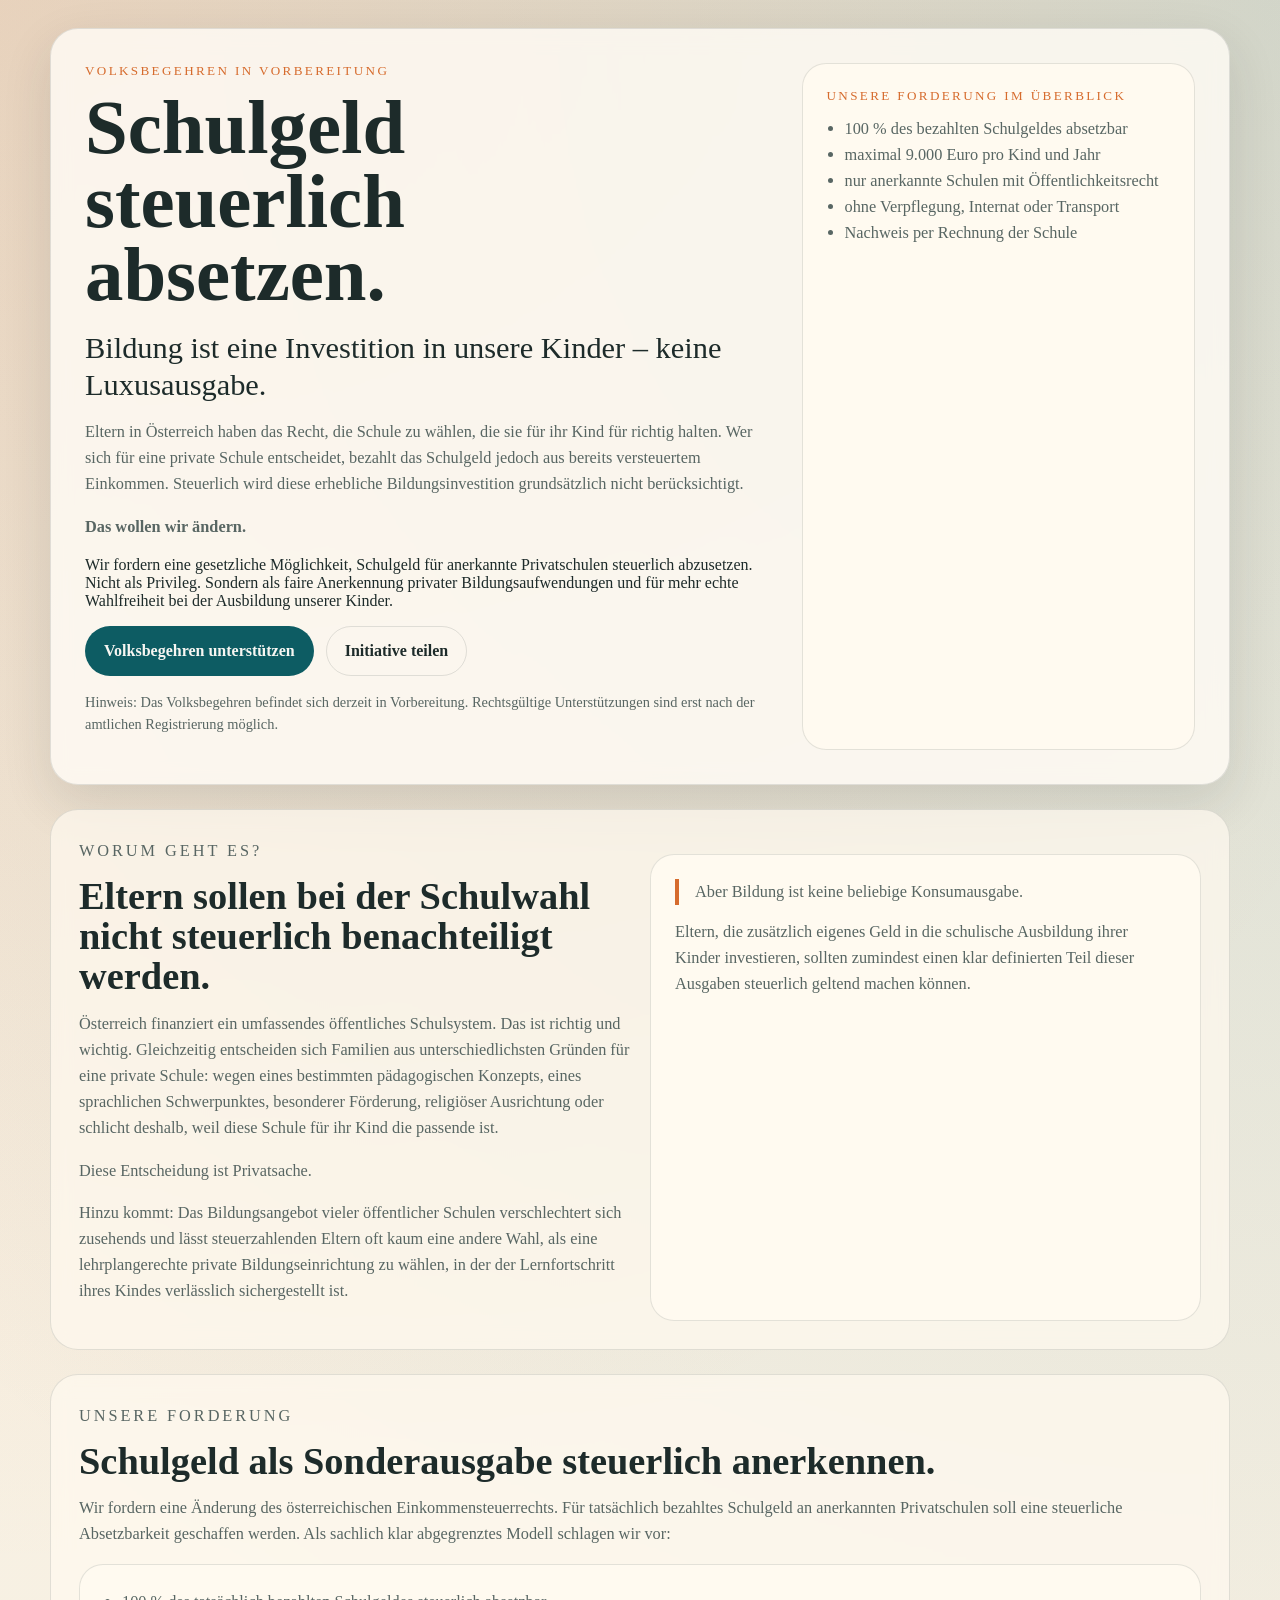
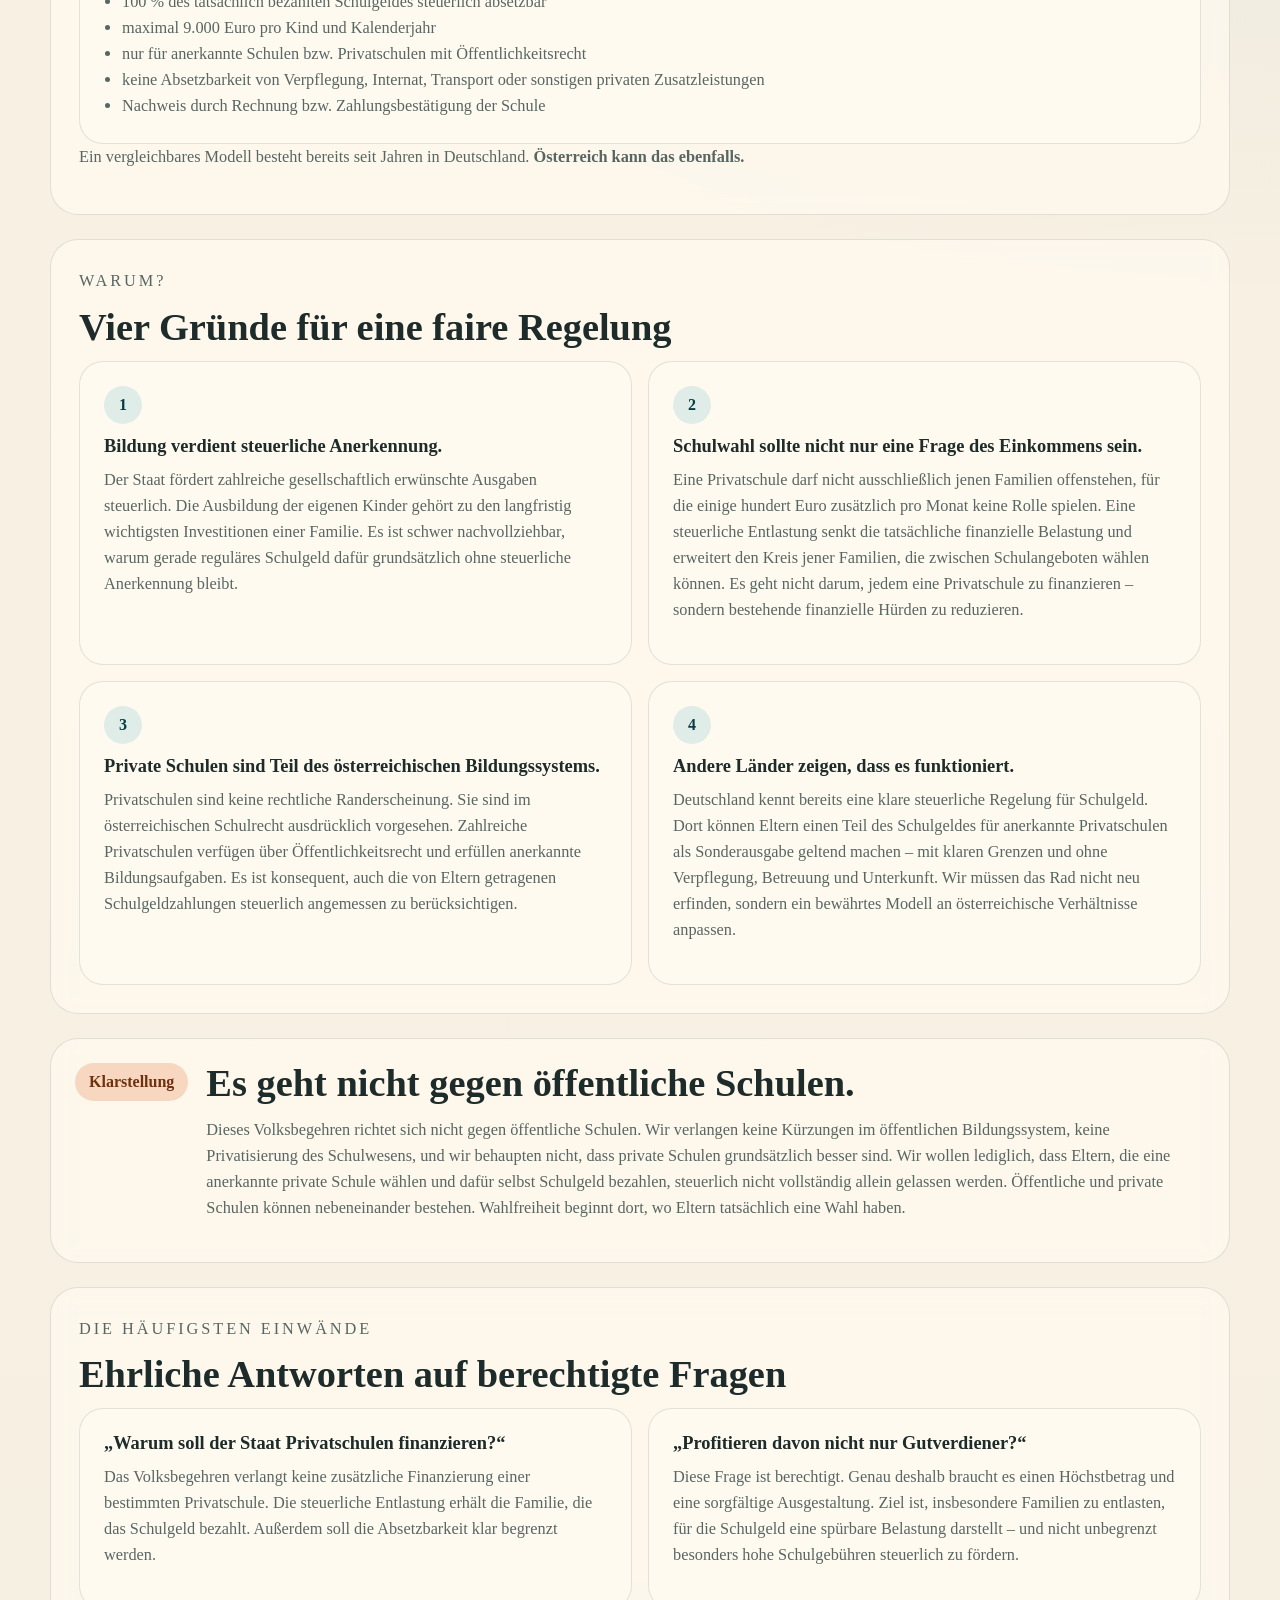
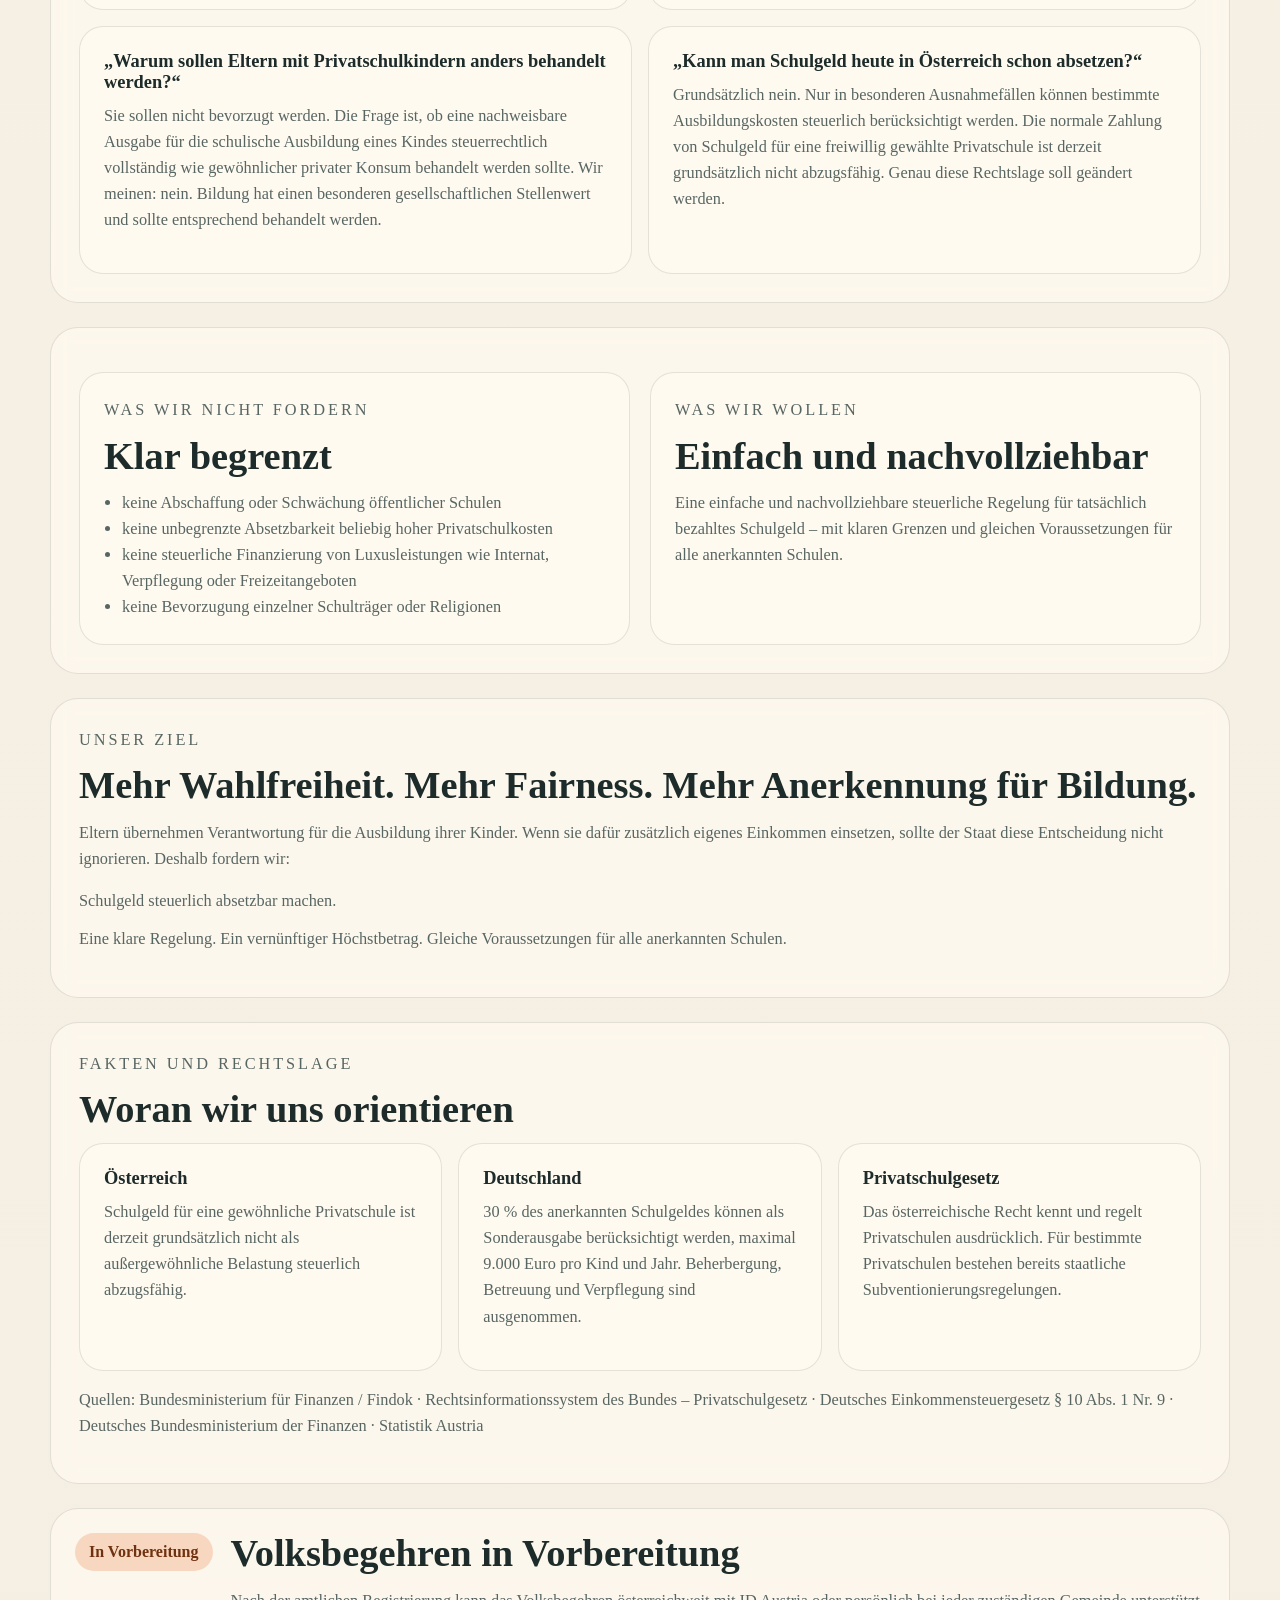
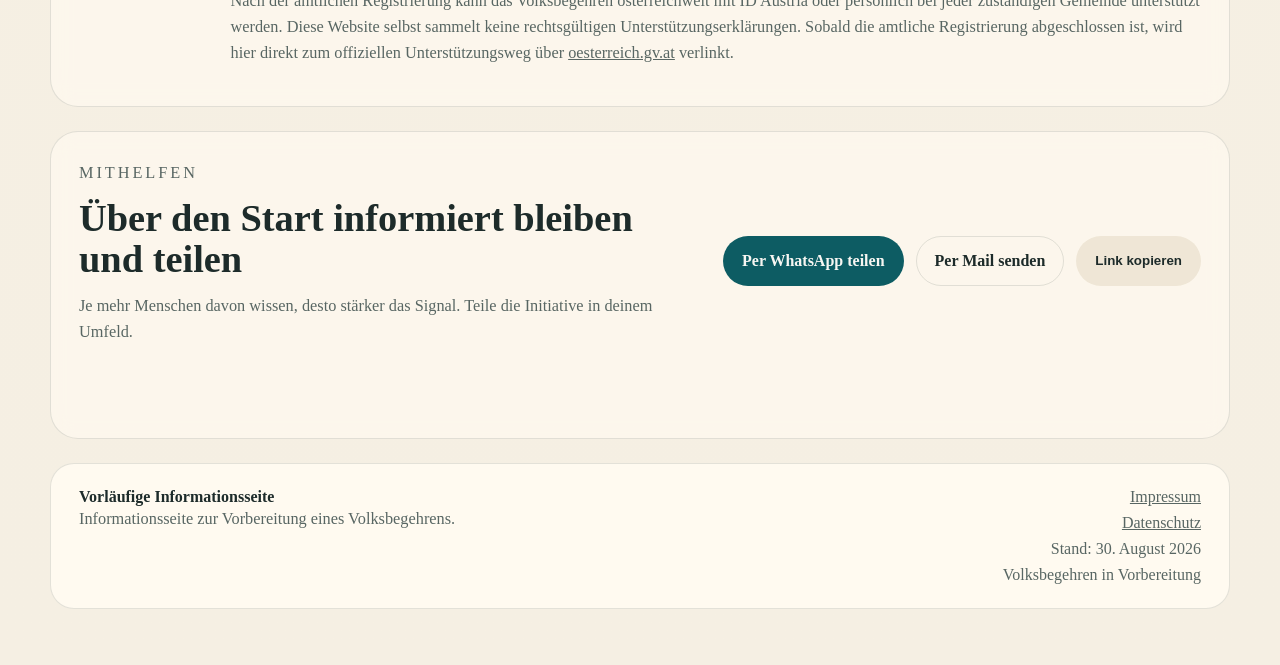
==== commit eca52e8b: "feat: move gate to legal pages only" ====
--- a/index.html
+++ b/index.html
@@ -19,59 +19,6 @@
   </head>
   <body>
     <div class="page-shell">
-      <section class="gate" id="access-gate">
-        <div class="gate-card">
-          <p class="eyebrow">Zugang anfordern</p>
-          <h2>Inhalt erst nach Angabe von Name und E-Mail anzeigen.</h2>
-          <p class="lead">
-            Wer die Inhalte dieser Vorbereitungsseite sehen will, muss zuerst Name und
-            E-Mail-Adresse bekannt geben.
-          </p>
-          <form
-            class="gate-form"
-            id="access-gate-form"
-            data-endpoint="https://formsubmit.co/ajax/igor@hungema.com"
-          >
-            <label class="field">
-              <span>Name</span>
-              <input
-                type="text"
-                id="gate-name"
-                name="name"
-                autocomplete="name"
-                placeholder="Vor- und Nachname"
-                required
-              />
-            </label>
-            <label class="field">
-              <span>E-Mail</span>
-              <input
-                type="email"
-                id="gate-email"
-                name="email"
-                autocomplete="email"
-                placeholder="name@beispiel.at"
-                required
-              />
-            </label>
-            <input type="hidden" name="_subject" value="Volksbegehren Landingpage: neuer Interessent" />
-            <input type="hidden" name="_template" value="table" />
-            <input type="hidden" name="_captcha" value="false" />
-            <input type="hidden" name="_url" value="https://www.schulgeld-steuerfrei.at/" />
-            <input type="hidden" name="_replyto" value="" id="gate-replyto" />
-            <button class="button button-primary" type="submit">
-              Inhalte anzeigen
-            </button>
-            <p class="gate-note">
-              Nach dem Absenden wird der Inhalt freigeschaltet und die Angabe an
-              `igor@hungema.com` übermittelt.
-            </p>
-            <p class="gate-state" id="gate-state" aria-live="polite"></p>
-          </form>
-        </div>
-      </section>
-
-      <div class="site-content is-locked" id="site-content" aria-hidden="true">
       <header class="hero">
         <div class="hero-copy">
           <p class="eyebrow">Volksbegehren in Vorbereitung</p>
@@ -410,17 +357,16 @@
         <div>
           <strong>Vorläufige Informationsseite</strong>
           <p>
-            Platzhalter für Impressum, Datenschutz und Kontakt. Angaben zur
-            verantwortlichen Person sowie zur Datenverarbeitung folgen mit der
-            amtlichen Registrierung.
+            Informationsseite zur Vorbereitung eines Volksbegehrens.
           </p>
         </div>
         <div class="footer-meta">
+          <a href="./impressum.html">Impressum</a>
+          <a href="./datenschutz.html">Datenschutz</a>
           <span>Stand: 30. August 2026</span>
           <span>Volksbegehren in Vorbereitung</span>
         </div>
       </footer>
-      </div>
     </div>
 
     <script src="./script.js"></script>
